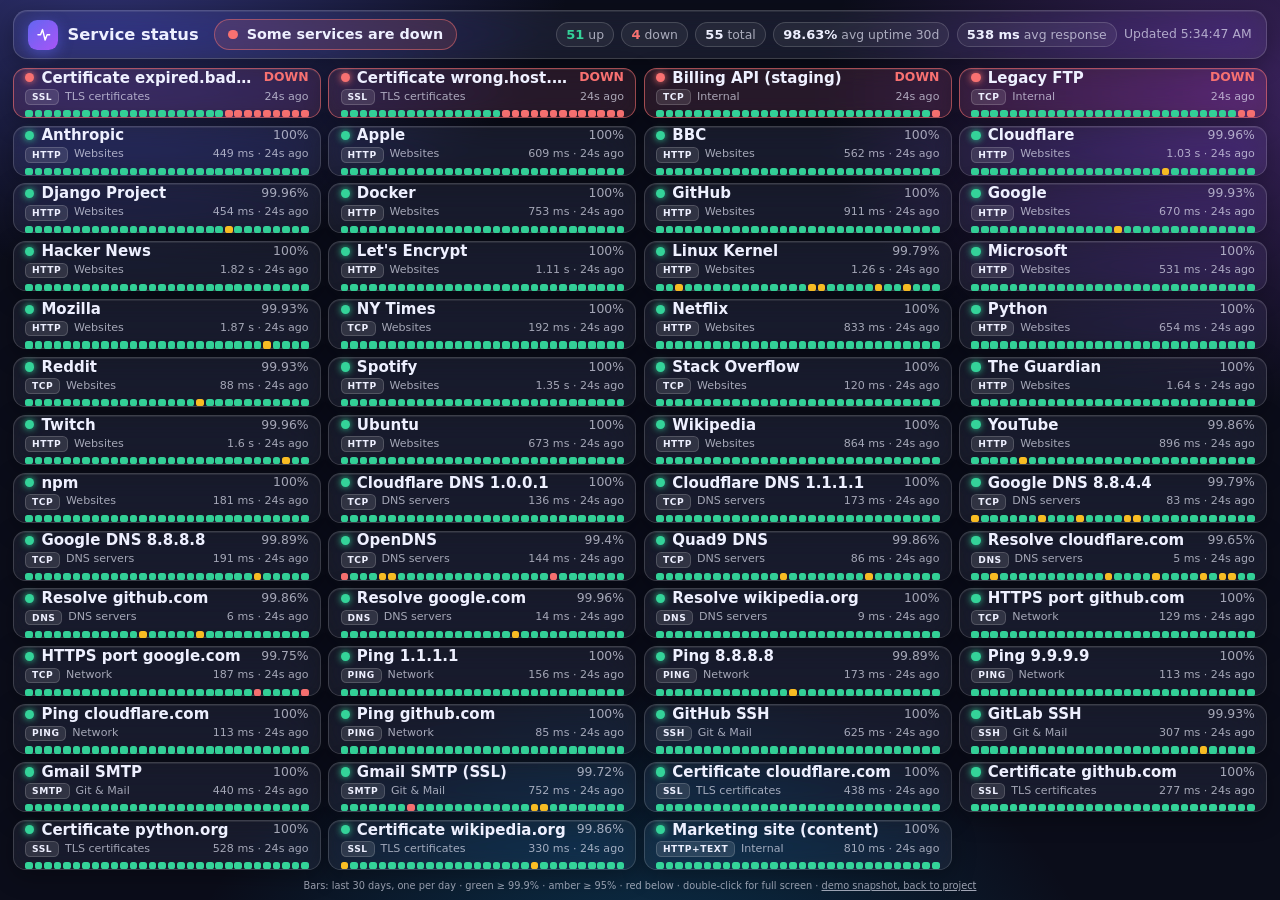
==== docs/demo/index.html @ bc408490 "feat: GitHub Pages landing site, static live demo and CI Landing page and demo snapshot in docs/, re" ====
<!doctype html>
<html lang="en" dir="ltr">
<head>
<meta charset="utf-8">
<meta name="viewport" content="width=device-width, initial-scale=1">
<meta name="color-scheme" content="dark">
<title>Live demo · Uptime Monitor</title>
<style>
  /* Everything is sized in rem; the root font-size scales with the screen so the layout looks the same
     on a laptop and on a 4K TV. min(vw, vh) keeps all tiles on one screen at any aspect ratio. */
  html { font-size: clamp(11px, min(1.02vw, 1.62vh), 64px); background: #0b0d1a; }
  :root {
    --text: #eef0ff; --muted: rgba(238, 240, 255, .66);
    --glass: rgba(255, 255, 255, .06); --glass-hi: rgba(255, 255, 255, .11); --edge: rgba(255, 255, 255, .16);
    --up: #34d399; --warn: #fbbf24; --down: #f87171; --none: rgba(255, 255, 255, .14);
  }
  * { box-sizing: border-box; }
  body {
    margin: 0; height: 100vh; overflow: hidden; color: var(--text);
    font: 1rem/1.35 Inter, ui-sans-serif, system-ui, -apple-system, "Segoe UI", sans-serif;
    background:
      radial-gradient(60rem 40rem at 8% -5%, rgba(99, 102, 241, .42), transparent 60%),
      radial-gradient(55rem 40rem at 98% 10%, rgba(168, 85, 247, .30), transparent 60%),
      radial-gradient(60rem 45rem at 50% 115%, rgba(14, 165, 233, .28), transparent 60%),
      #0b0d1a;
  }
  main { height: 100%; display: flex; flex-direction: column; gap: .7rem; padding: .8rem 1rem .6rem; }
  .glass {
    background: var(--glass); border: 1px solid var(--edge); border-radius: 1.1rem;
    -webkit-backdrop-filter: blur(18px) saturate(160%); backdrop-filter: blur(18px) saturate(160%);
    box-shadow: 0 .5rem 1.8rem rgba(0, 0, 0, .3), inset 0 1px 0 rgba(255, 255, 255, .08);
  }

  /* Top bar */
  .top { display: flex; align-items: center; gap: 1.2rem; padding: .6rem 1.1rem; flex: none; }
  .brand { display: flex; align-items: center; gap: .7rem; font-weight: 700; font-size: 1.25rem; }
  .logo { width: 2.3rem; height: 2.3rem; border-radius: .7rem; display: grid; place-items: center;
    background: linear-gradient(135deg, #6366f1, #a855f7); box-shadow: 0 .3rem 1rem rgba(99, 102, 241, .5); }
  .logo svg { width: 1.2rem; height: 1.2rem; stroke: #fff; fill: none; stroke-width: 2.2; stroke-linecap: round; stroke-linejoin: round; }
  .overall { display: flex; align-items: center; gap: .65rem; padding: .35rem 1rem; border-radius: 999px;
    border: 1px solid var(--edge); background: var(--glass-hi); font-weight: 600; font-size: 1.1rem; }
  .overall.up { background: rgba(52, 211, 153, .13); border-color: rgba(52, 211, 153, .45); --c: 52, 211, 153; }
  .overall.degraded { background: rgba(248, 113, 113, .14); border-color: rgba(248, 113, 113, .5); --c: 248, 113, 113; }
  .pulse { width: .75rem; height: .75rem; border-radius: 50%; background: var(--none); }
  .up .pulse { background: var(--up); animation: pulse 2s infinite; }
  .degraded .pulse { background: var(--down); animation: pulse 1.4s infinite; }
  @keyframes pulse { 0% { box-shadow: 0 0 0 0 rgba(var(--c), .6); } 100% { box-shadow: 0 0 0 .8rem rgba(var(--c), 0); } }
  .counts { display: flex; gap: .55rem; margin-inline-start: auto; align-items: center; color: var(--muted); font-size: .95rem; }
  .chip { padding: .2rem .7rem; border-radius: 999px; border: 1px solid var(--edge); background: var(--glass); white-space: nowrap; }
  .chip b { color: var(--text); font-size: 1.05em; }
  .chip.ok b { color: var(--up); } .chip.bad b { color: var(--down); }

  /* Grid fills the remaining screen: columns ~20rem, rows share the leftover height equally */
  #grid { flex: 1; min-height: 0; display: grid; gap: .6rem;
    grid-template-columns: repeat(auto-fill, minmax(20rem, 1fr)); grid-auto-rows: 1fr; }
  .tile { padding: .35rem .85rem .4rem; border-radius: .95rem; min-width: 0; min-height: 0;
    display: flex; flex-direction: column; justify-content: center; }
  .tile.down { border-color: rgba(248, 113, 113, .6); background: rgba(248, 113, 113, .12); }
  .row { display: flex; align-items: center; justify-content: space-between; gap: .6rem; }
  .name { display: flex; align-items: center; gap: .55rem; font-weight: 600; font-size: 1.15rem; min-width: 0; }
  .name span:last-child { overflow: hidden; text-overflow: ellipsis; white-space: nowrap; }
  .dot { width: .7rem; height: .7rem; border-radius: 50%; flex: none; background: var(--none); }
  .dot.up { background: var(--up); box-shadow: 0 0 .6rem var(--up); }
  .dot.down { background: var(--down); box-shadow: 0 0 .6rem var(--down); }
  .pct { font-variant-numeric: tabular-nums; font-size: .95rem; color: var(--muted); flex: none; }
  .tile.down .pct { color: var(--down); font-weight: 700; }
  .meta { display: flex; justify-content: space-between; align-items: center; margin-top: .1rem; color: var(--muted); font-size: .85rem; }
  .meta .l { display: flex; align-items: center; gap: .45rem; min-width: 0; }
  .meta .l span:last-child { overflow: hidden; text-overflow: ellipsis; white-space: nowrap; }
  .kind { font-size: .7rem; font-weight: 700; letter-spacing: .06em; padding: .05rem .45rem; border-radius: .4rem;
    background: var(--glass-hi); border: 1px solid var(--edge); color: var(--text); flex: none; }
  .meta .r { font-variant-numeric: tabular-nums; flex: none; }
  .bars { display: flex; gap: .15rem; margin-top: .4rem; }
  .bars i { flex: 1; height: .55rem; border-radius: .2rem; background: var(--none); }
  .bars i.g { background: var(--up); } .bars i.y { background: var(--warn); } .bars i.r { background: var(--down); }
  .note { flex: none; text-align: center; color: var(--muted); font-size: .75rem; }
</style>
</head>
<body>
<main>
  <div class="glass top">
    <div class="brand">
      <div class="logo"><svg viewBox="0 0 24 24"><path d="M3 12h4l3-8 4 16 3-8h4"/></svg></div>
      Service status
    </div>
    <div id="overall" class="overall"><span class="pulse"></span><span id="overall-text">Loading…</span></div>
    <div class="counts" id="counts"></div>
  </div>
  <div id="grid"></div>
  <div class="note">Bars: last 30 days, one per day · green ≥ 99.9% · amber ≥ 95% · red below · double-click for full screen · <a href="../" style="color:inherit">demo snapshot, back to project</a></div>
</main>
<script>
const num = new Intl.NumberFormat("en-US", { maximumFractionDigits: 2 });
const OVERALL = { up: "All systems operational", degraded: "Some services are down", unknown: "No data yet" };
const RANK = { down: 0, unknown: 1, up: 2 };

function el(tag, cls, text) {
  const n = document.createElement(tag);
  if (cls) n.className = cls;
  if (text !== undefined) n.textContent = text;
  return n;
}
function barClass(p) { return p === null ? "" : p >= 99.9 ? "g" : p >= 95 ? "y" : "r"; }
function ago(iso) {
  if (!iso) return "never";
  const s = Math.max(0, Math.round((Date.now() - new Date(iso)) / 1000));
  return s < 60 ? s + "s ago" : s < 3600 ? Math.round(s / 60) + "m ago" : Math.round(s / 3600) + "h ago";
}
function chip(label, value, cls) {
  const c = el("span", "chip " + (cls || ""));
  c.append(el("b", "", value), " " + label);
  return c;
}

function render(data) {
  const services = data.categories.flatMap(c => c.services.map(s => ({ ...s, category: c.name })));
  services.sort((a, b) => RANK[a.status] - RANK[b.status]);   // problems first, then catalog order
  const down = services.filter(s => s.status === "down").length;
  const up = services.filter(s => s.status === "up").length;
  const ms = services.map(s => s.latency_ms).filter(v => v !== null);
  const avgMs = ms.length ? Math.round(ms.reduce((a, b) => a + b, 0) / ms.length) : null;
  const ups = services.map(s => s.uptime_30d).filter(v => v !== null);
  const avgUp = ups.length ? ups.reduce((a, b) => a + b, 0) / ups.length : null;

  document.getElementById("overall").className = "overall " + data.overall;
  document.getElementById("overall-text").textContent = OVERALL[data.overall];
  document.getElementById("counts").replaceChildren(
    chip("up", up, "ok"), chip("down", down, down ? "bad" : ""), chip("total", services.length),
    chip("avg uptime 30d", avgUp === null ? "—" : num.format(avgUp) + "%"),
    chip("avg response", avgMs === null ? "—" : avgMs + " ms"),
    el("span", "", "Updated " + new Date(data.updated_at).toLocaleTimeString("en-US")),
  );

  const grid = document.getElementById("grid");
  grid.replaceChildren();
  for (const s of services) {
    const tile = el("div", "glass tile " + s.status);
    const top = el("div", "row");
    const name = el("div", "name");
    name.append(el("span", "dot " + s.status), el("span", "", s.name));
    const pct = s.status === "down" ? "DOWN" : s.uptime_30d === null ? "—" : num.format(s.uptime_30d) + "%";
    top.append(name, el("span", "pct", pct));
    const meta = el("div", "meta");
    const left = el("div", "l");
    left.append(el("span", "kind", s.kind), el("span", "", s.category));
    const rt = s.latency_ms === null ? "" : (s.latency_ms >= 1000 ? num.format(s.latency_ms / 1000) + " s" : Math.round(s.latency_ms) + " ms") + " · ";
    meta.append(left, el("span", "r", rt + ago(s.last_checked)));
    tile.title = s.name + " — 30-day uptime " + (s.uptime_30d === null ? "n/a" : num.format(s.uptime_30d) + "%");
    const bars = el("div", "bars");
    for (const d of s.days) {
      const b = el("i", barClass(d.uptime));
      b.title = d.date + (d.uptime === null ? " — no data" : " — " + d.uptime + "%");
      bars.append(b);
    }
    tile.append(top, meta, bars);
    grid.append(tile);
  }
}

function rebase(d) {
  const off = Date.now() - new Date(d.updated_at);
  const shift = iso => iso && new Date(new Date(iso).getTime() + off).toISOString();
  d.updated_at = shift(d.updated_at);
  d.categories.forEach(c => c.services.forEach(s => { s.last_checked = shift(s.last_checked); }));
  return d;
}
async function load() {
  try {
    const r = await fetch("status.json");
    if (!r.ok) throw new Error(r.status);
    render(rebase(await r.json()));
  } catch (e) {
    document.getElementById("overall-text").textContent = "Could not load status";
  }
}
load();
setInterval(load, 30000);

// TV mode: double-click toggles full screen
document.addEventListener("dblclick", () => {
  if (document.fullscreenElement) document.exitFullscreen();
  else document.documentElement.requestFullscreen?.();
});
</script>
</body>
</html>
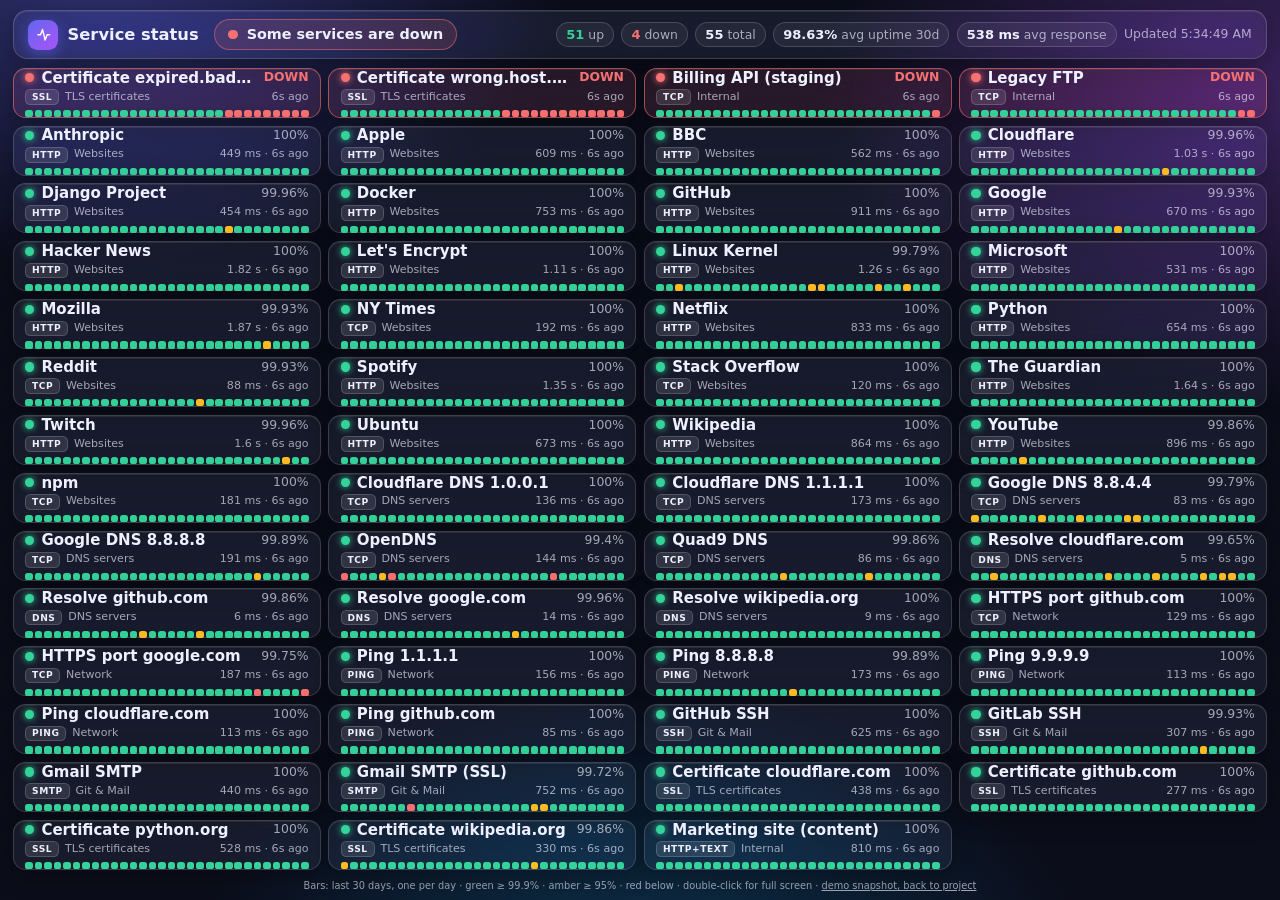
==== commit e03a8ee4: "feat: responsive status page and demo preview Status page gets a phone layout (scrolling, one column" ====
--- a/docs/demo/index.html
+++ b/docs/demo/index.html
@@ -74,6 +74,17 @@
   .bars i { flex: 1; height: .55rem; border-radius: .2rem; background: var(--none); }
   .bars i.g { background: var(--up); } .bars i.y { background: var(--warn); } .bars i.r { background: var(--down); }
   .note { flex: none; text-align: center; color: var(--muted); font-size: .75rem; }
+
+  /* Phones and narrow windows: normal scrolling page, one column, natural tile height (TV mode is unchanged). */
+  @media (max-width: 700px) {
+    html { font-size: 15px; }
+    body { height: auto; min-height: 100vh; overflow: auto; }
+    main { height: auto; min-height: 100vh; }
+    .top { flex-wrap: wrap; gap: .6rem .9rem; }
+    .counts { flex-wrap: wrap; margin-inline-start: 0; width: 100%; }
+    #grid { grid-template-columns: 1fr; grid-auto-rows: auto; }
+    .tile { padding: .6rem .85rem; }
+  }
 </style>
 </head>
 <body>
